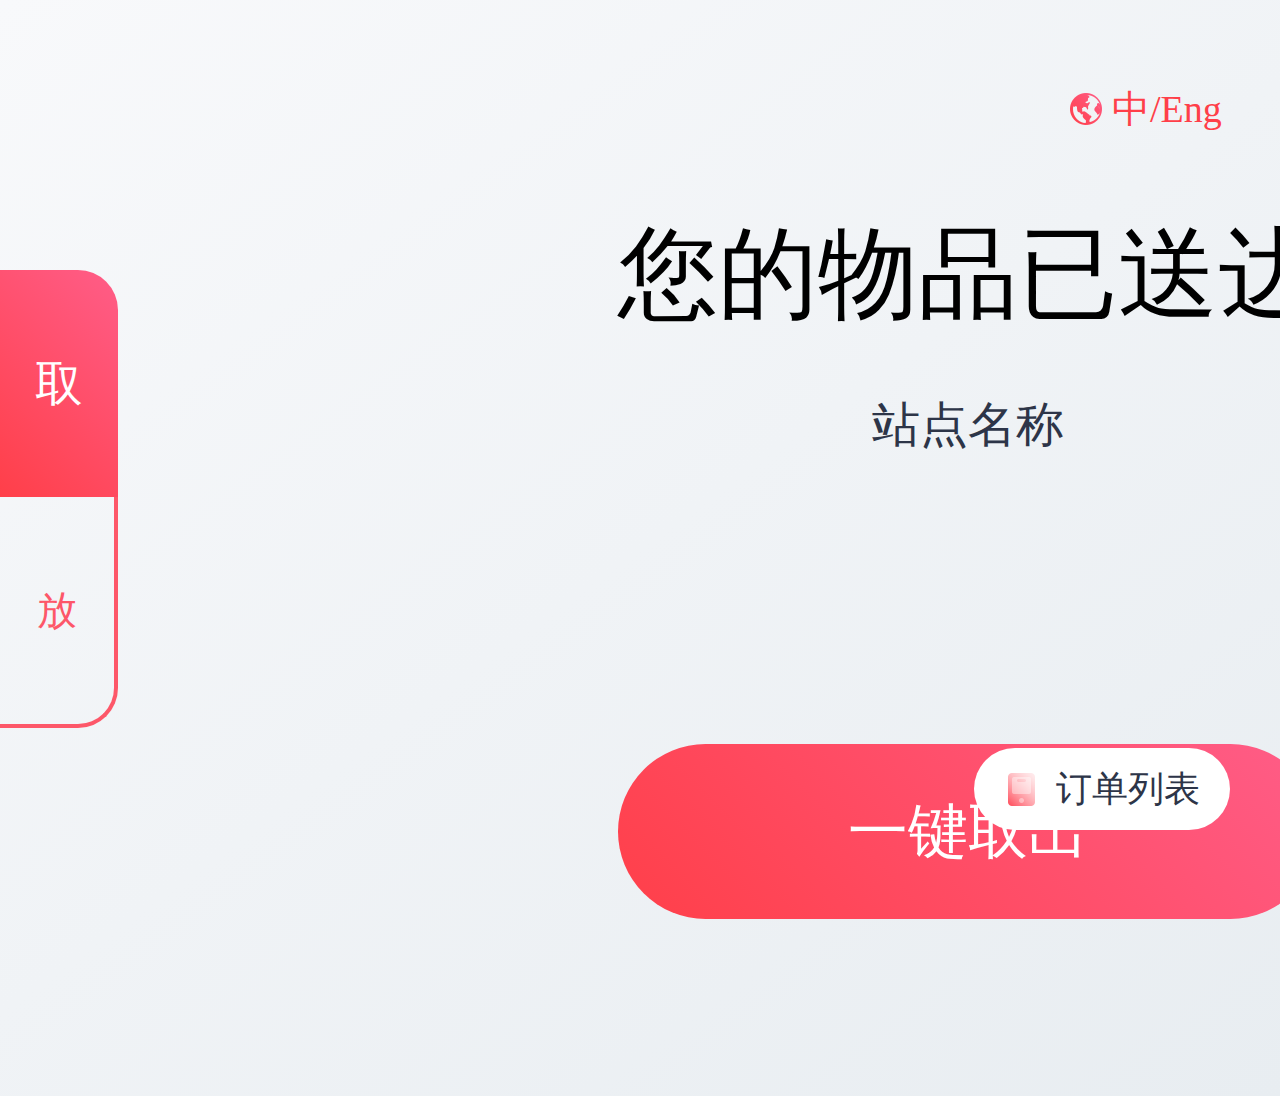
==== deliver.html @ 2b1cba84 "add deliver page" ====
<!DOCTYPE html>

<head>
	<meta charset="UTF-8">
	<meta http-equiv="X-UA-Compatible" content="IE=edge">
	<meta name="viewport" content="width=device-width, initial-scale=1.0">
	<title>Document</title>
</head>

<style>
	body {
		width: 1920px;
		height: 1080px;
		background: linear-gradient(144deg, #F8F9FB 0%, #E8EDF1 100%);
	}

	.main {
		display: flex;
		width: 100%;
		height: 100%;
		align-items: center;
		flex-direction: column;
	}

	.order {
		position: absolute;
		bottom: 70px;
		right: 50px;
		width: 256px;
		height: 82px;
		float: right;
		display: flex;
		align-items: center;
		justify-content: center;
		background: linear-gradient(225deg, white 0%, white 100%);
		border-radius: 41px;
	}

	.title_txt {
		font-size: 100px;
		margin: 2.0em 0 0.5em 0;
		padding: 0;
		color: #000;
		letter-spacing: 0;
	}

	.subtitle_txt {
		font-size: 48px;
		margin: 0;
		padding: 0;
		color: #2D3548;
	}

	.space {
		height: 287px;
	}

	.button {
		width: 700px;
		height: 175px;
		background: linear-gradient(225deg, #FF5D88 0%, #FF3F49 100%);
		border-radius: 88px;
		display: flex;
		align-items: center;
		justify-content: center;

	}

	.button_txt {
		font-size: 60px;
		font-family: SourceHanSansCN-Medium, SourceHanSansCN;
		font-weight: 500;
		color: #FFFFFF;
		background-color: transparent;
		border: none;
		line-height: 90px;
		flex-direction: column;
		margin: 0;
		padding: 0;
	}

	.lang {
		position: absolute;
		top: 10%;
		right: 90px;
		display: flex;
		align-items: center;
		width: 120px;
		height: 38px;
		font-size: 38px;
		font-family: SourceHanSansCN-Normal, SourceHanSansCN;
		font-weight: 400;
		color: #FF3F49;
		line-height: 57px;
	}

	.order_txt {
		font-size: 36px;
		font-family: SourceHanSansCN-Regular, SourceHanSansCN;
		font-weight: 400;
		color: #2D3548;
		line-height: 54px;
		text-align: center;
		margin: 0 0 0 16px;
	}

	.nav {
		position: absolute;
		left: 0;
		top: 30%;
		justify-content: center;
		display: flex;
		flex-direction: column;
	}

	.nav_take {
		width: 114px;
		height: 227px;
		border-radius: 0px 40px 0px 0px;
		opacity: 0.9;
		display: flex;
		align-items: center;
		justify-content: center;
		font-family: PingFangSC-Medium, PingFang SC;
		font-weight: 500;
		line-height: 56px;
	}

	.nav_take.unselected {
		border: 4px solid #FF475A;
		border-left: 0px;
		border-bottom: 0px;
		font-size: 40px;
		color: #FF475A;
	}

	.nav_take.selected {
		width: 118px;
		opacity: 1;
		background: linear-gradient(225deg, #FF5D88 0%, #FF3F49 100%);
		font-size: 48px;
		color: white;
	}

	.nav_put {
		width: 114px;
		height: 227px;
		border-radius: 0px 0px 40px 0px;
		opacity: 0.9;
		display: flex;
		align-items: center;
		justify-content: center;
		font-family: PingFangSC-Medium, PingFang SC;
		font-weight: 500;
		line-height: 56px;
	}

	.nav_put.selected {
		width: 118px;
		opacity: 1;
		background: linear-gradient(225deg, #FF5D88 0%, #FF3F49 100%);
		font-size: 48px;
		color: #FFFFFF;
	}

	.nav_put.unselected {
		border: 4px solid #FF475A;
		border-left: 0px;
		border-top: 0px;
		font-size: 40px;
		color: #FF475A;
	}

	.lang_txt {
		margin: 0 0 0 10px;
	}
</style>
<script type="text/javascript">
	window.onload = function () {
		var take = document.getElementById("nav_take");
		var put = document.getElementById("nav_put");
		console.log(take);
		take.onclick = () => {
			take.className = "nav_take selected"
			put.className = "nav_put unselected"
		}
		put.onclick = function () {
			put.className = "nav_put selected"
			take.className = "nav_take unselected"
		}

		var cnt = 3;
		var btn = document.getElementById("button");
		var content = btn.innerText
		var timer = setInterval(function () {
			if (cnt == 0) {
				btn.innerText = content;
				clearInterval(timer)
			} else {
				btn.innerText = `${content}(${cnt}s)`;
				cnt--;
			}
		}, 1000)
	}
</script>

<body>
<div class="main">
	<p class="title_txt">您的物品已送达</p>
	<p class="subtitle_txt">站点名称</p>
	<div class="space"></div>
	<div class="button">
		<p id="button" class="button_txt">一键取出</p>
	</div>
</div>
<div class="lang">
	<img src="[data-uri]" alt="地球图标">
	<p class="lang_txt">中/Eng</p>
</div>
<div class="order">
	<img src="[data-uri]" alt="订单图标">
	<p class="order_txt">订单列表</p>
</div>
<div class="nav">
	<div id="nav_take" class="nav_take selected">
		<p class="take_txt">取</p>
	</div>
	<div id="nav_put" class="nav_put unselected">
		<p class="put_txt">放</p>
	</div>
</div>

</body>

</html>
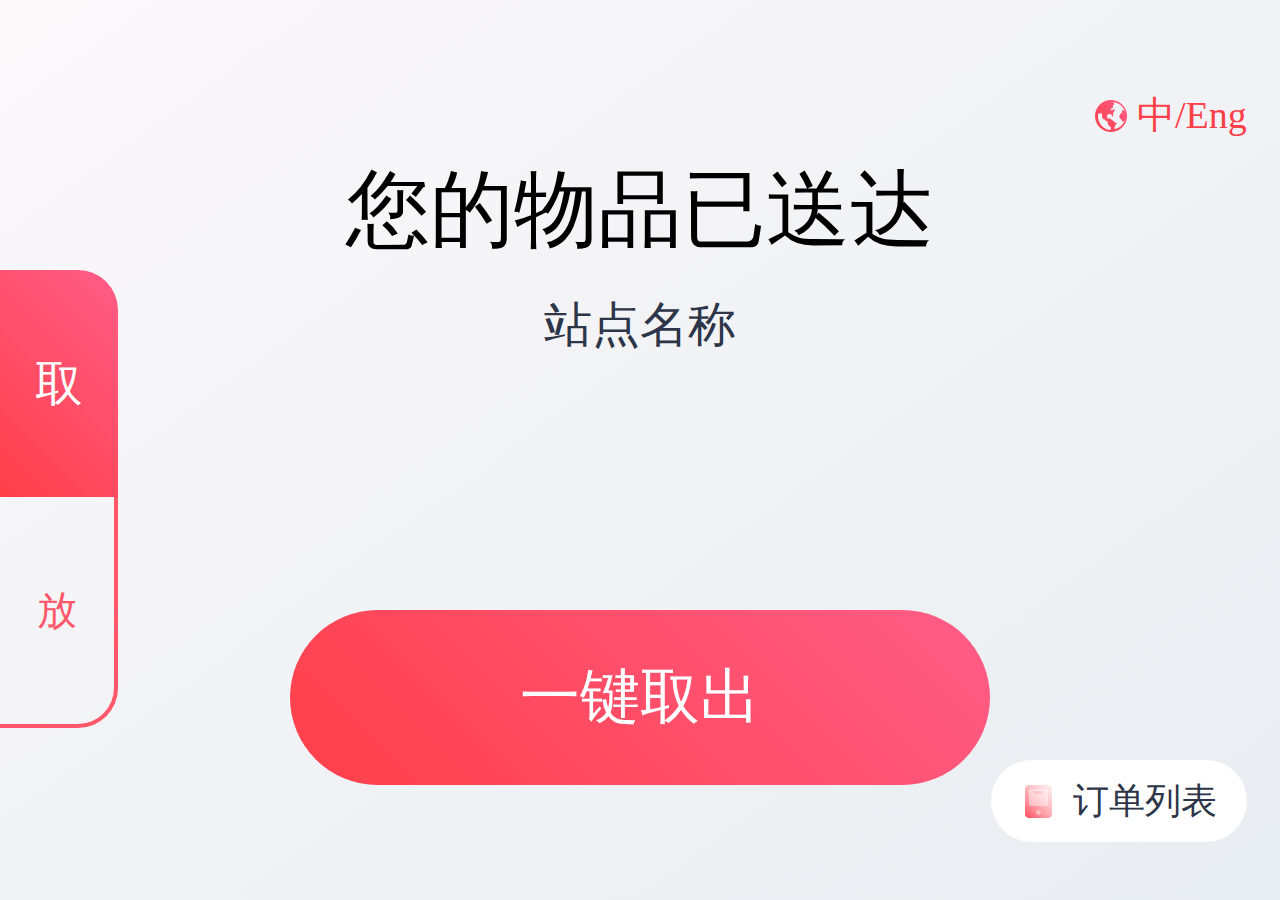
==== commit 205c5139: "修复单页面h5默认margin导致可以轻微滑动问题,禁止文字选中" ====
--- a/deliver.html
+++ b/deliver.html
@@ -5,178 +5,28 @@
 	<meta http-equiv="X-UA-Compatible" content="IE=edge">
 	<meta name="viewport" content="width=device-width, initial-scale=1.0">
 	<title>Document</title>
+	<link type="text/css" rel="stylesheet" href="css/deliver.css" />
 </head>
 
 <style>
-	body {
-		width: 1920px;
-		height: 1080px;
-		background: linear-gradient(144deg, #F8F9FB 0%, #E8EDF1 100%);
+
+</style>
+<script type="text/javascript" defer="defer">
+	window.onload = function () {
+
+		// android.setWH();
+
+		setUpNavBar()
+		setUpButton()
+		btnTimer(3)
 	}
 
-	.main {
-		display: flex;
-		width: 100%;
-		height: 100%;
-		align-items: center;
-		flex-direction: column;
+	function setUpButton() {
+		var btn = document.getElementById("button");
+		btn.onclick = showProgress
 	}
 
-	.order {
-		position: absolute;
-		bottom: 70px;
-		right: 50px;
-		width: 256px;
-		height: 82px;
-		float: right;
-		display: flex;
-		align-items: center;
-		justify-content: center;
-		background: linear-gradient(225deg, white 0%, white 100%);
-		border-radius: 41px;
-	}
-
-	.title_txt {
-		font-size: 100px;
-		margin: 2.0em 0 0.5em 0;
-		padding: 0;
-		color: #000;
-		letter-spacing: 0;
-	}
-
-	.subtitle_txt {
-		font-size: 48px;
-		margin: 0;
-		padding: 0;
-		color: #2D3548;
-	}
-
-	.space {
-		height: 287px;
-	}
-
-	.button {
-		width: 700px;
-		height: 175px;
-		background: linear-gradient(225deg, #FF5D88 0%, #FF3F49 100%);
-		border-radius: 88px;
-		display: flex;
-		align-items: center;
-		justify-content: center;
-
-	}
-
-	.button_txt {
-		font-size: 60px;
-		font-family: SourceHanSansCN-Medium, SourceHanSansCN;
-		font-weight: 500;
-		color: #FFFFFF;
-		background-color: transparent;
-		border: none;
-		line-height: 90px;
-		flex-direction: column;
-		margin: 0;
-		padding: 0;
-	}
-
-	.lang {
-		position: absolute;
-		top: 10%;
-		right: 90px;
-		display: flex;
-		align-items: center;
-		width: 120px;
-		height: 38px;
-		font-size: 38px;
-		font-family: SourceHanSansCN-Normal, SourceHanSansCN;
-		font-weight: 400;
-		color: #FF3F49;
-		line-height: 57px;
-	}
-
-	.order_txt {
-		font-size: 36px;
-		font-family: SourceHanSansCN-Regular, SourceHanSansCN;
-		font-weight: 400;
-		color: #2D3548;
-		line-height: 54px;
-		text-align: center;
-		margin: 0 0 0 16px;
-	}
-
-	.nav {
-		position: absolute;
-		left: 0;
-		top: 30%;
-		justify-content: center;
-		display: flex;
-		flex-direction: column;
-	}
-
-	.nav_take {
-		width: 114px;
-		height: 227px;
-		border-radius: 0px 40px 0px 0px;
-		opacity: 0.9;
-		display: flex;
-		align-items: center;
-		justify-content: center;
-		font-family: PingFangSC-Medium, PingFang SC;
-		font-weight: 500;
-		line-height: 56px;
-	}
-
-	.nav_take.unselected {
-		border: 4px solid #FF475A;
-		border-left: 0px;
-		border-bottom: 0px;
-		font-size: 40px;
-		color: #FF475A;
-	}
-
-	.nav_take.selected {
-		width: 118px;
-		opacity: 1;
-		background: linear-gradient(225deg, #FF5D88 0%, #FF3F49 100%);
-		font-size: 48px;
-		color: white;
-	}
-
-	.nav_put {
-		width: 114px;
-		height: 227px;
-		border-radius: 0px 0px 40px 0px;
-		opacity: 0.9;
-		display: flex;
-		align-items: center;
-		justify-content: center;
-		font-family: PingFangSC-Medium, PingFang SC;
-		font-weight: 500;
-		line-height: 56px;
-	}
-
-	.nav_put.selected {
-		width: 118px;
-		opacity: 1;
-		background: linear-gradient(225deg, #FF5D88 0%, #FF3F49 100%);
-		font-size: 48px;
-		color: #FFFFFF;
-	}
-
-	.nav_put.unselected {
-		border: 4px solid #FF475A;
-		border-left: 0px;
-		border-top: 0px;
-		font-size: 40px;
-		color: #FF475A;
-	}
-
-	.lang_txt {
-		margin: 0 0 0 10px;
-	}
-</style>
-<script type="text/javascript">
-	window.onload = function () {
+	function setUpNavBar() {
 		var take = document.getElementById("nav_take");
 		var put = document.getElementById("nav_put");
 		console.log(take);
@@ -188,8 +38,9 @@
 			put.className = "nav_put selected"
 			take.className = "nav_take unselected"
 		}
+	}
 
-		var cnt = 3;
+	function btnTimer(cnt) {
 		var btn = document.getElementById("button");
 		var content = btn.innerText
 		var timer = setInterval(function () {
@@ -202,33 +53,65 @@
 			}
 		}, 1000)
 	}
+
+	function showProgress() {
+		var arg = {
+			msg: "ZWX",
+		};
+		bridge.call('showToast', arg, function(res) {
+			alert(res.msg);
+		});
+		var circle = document.getElementById("circle");
+		circle.className = ""
+		setTimeout(()=>{
+			window.location.href="dialog2.html"
+		}, 3000);
+	}
+
+	function hideProgress() {
+		var circle = document.getElementById("circle");
+		circle.className = "hide"
+	}
+
+	function setWH(w, h) {
+		console.log(w)
+		console.log(h)
+		console.log(`width: ${w}px; height: ${h}px`)
+		var body = document.getElementsByTagName("body")[0];
+		body.style.cssText = `width: ${w}px; height: ${h}px`
+		var head = document.getElementsByTagName("head")[0];
+		head.style.cssText = `width: ${w}px; height: ${h}px`
+		var html = document.getElementsByTagName("html")[0];
+		html.style.cssText = `width: ${w}px; height: ${h}px`
+	}
 </script>
 
 <body>
-<div class="main">
-	<p class="title_txt">您的物品已送达</p>
-	<p class="subtitle_txt">站点名称</p>
-	<div class="space"></div>
-	<div class="button">
-		<p id="button" class="button_txt">一键取出</p>
+	<div class="main">
+		<p class="title_txt">您的物品已送达</p>
+		<p class="subtitle_txt">站点名称</p>
+		<div class="space"></div>
+		<div class="button">
+			<p id="button" class="button_txt">一键取出</p>
+			<div id="circle" class="circle hide"></div>
+		</div>
 	</div>
-</div>
-<div class="lang">
-	<img src="[data-uri]" alt="地球图标">
-	<p class="lang_txt">中/Eng</p>
-</div>
-<div class="order">
-	<img src="[data-uri]" alt="订单图标">
-	<p class="order_txt">订单列表</p>
-</div>
-<div class="nav">
-	<div id="nav_take" class="nav_take selected">
-		<p class="take_txt">取</p>
+	<div class="lang">
+		<img src="static/images/ic_lang.png" alt="地球图标">
+		<p class="lang_txt">中/Eng</p>
 	</div>
-	<div id="nav_put" class="nav_put unselected">
-		<p class="put_txt">放</p>
+	<div class="order">
+		<img src="static/images/ic_order.png" alt="订单图标">
+		<p class="order_txt">订单列表</p>
 	</div>
-</div>
+	<div class="nav">
+		<div id="nav_take" class="nav_take selected">
+			<p class="take_txt">取</p>
+		</div>
+		<div id="nav_put" class="nav_put unselected">
+			<p class="put_txt">放</p>
+		</div>
+	</div>
 
 </body>
 
--- a/css/deliver.css
+++ b/css/deliver.css
@@ -0,0 +1,200 @@
+html,
+body {
+	margin: 0;
+	width: 100%;
+	height: 100%;
+	background: linear-gradient(144deg, #fbf8fa 0%, #E8EDF1 100%);
+	user-select: none;
+}
+
+.main {
+	display: flex;
+	width: 100%;
+	height: 100%;
+	align-items: center;
+	flex-direction: column;
+}
+
+.order {
+	position: absolute;
+	bottom: 6.5%;
+	right: 2.6%;
+	width: 256px;
+	height: 82px;
+	float: right;
+	display: flex;
+	align-items: center;
+	justify-content: center;
+	background: linear-gradient(225deg, white 0%, white 100%);
+	border-radius: 41px;
+}
+
+.title_txt {
+	font-size: 9.3vh;
+	margin: 12.5% 0 0 0;
+	line-height: 100px;
+	padding: 0;
+	color: #000;
+	letter-spacing: 0;
+}
+
+.subtitle_txt {
+	font-size: 48px;
+	margin: 2.6% 0 0 0;
+	padding: 0;
+	color: #2D3548;
+}
+
+.button {
+	width: 700px;
+	height: 175px;
+	background: linear-gradient(225deg, #FF5D88 0%, #FF3F49 100%);
+	border-radius: 88px;
+	margin: 0 0 9% 0;
+	display: flex;
+	align-items: center;
+	justify-content: center;
+}
+
+.button_txt {
+	font-size: 60px;
+	font-family: SourceHanSansCN-Medium, SourceHanSansCN;
+	font-weight: 500;
+	color: #FFFFFF;
+	background-color: transparent;
+	border: none;
+	flex-direction: column;
+	margin: 0;
+	padding: 0;
+}
+
+.lang {
+	position: absolute;
+	top: 10%;
+	right: 2.6%;
+	display: flex;
+	align-items: center;
+	font-size: 38px;
+	font-family: SourceHanSansCN-Normal, SourceHanSansCN;
+	font-weight: 400;
+	color: #FF3F49;
+}
+
+.order_txt {
+	font-size: 36px;
+	font-family: SourceHanSansCN-Regular, SourceHanSansCN;
+	font-weight: 400;
+	color: #2D3548;
+	line-height: 54px;
+	text-align: center;
+	margin: 0 0 0 16px;
+}
+
+.nav {
+	position: absolute;
+	left: 0;
+	top: 30%;
+	justify-content: center;
+	display: flex;
+	flex-direction: column;
+}
+
+.nav_take {
+	width: 114px;
+	height: 227px;
+	border-radius: 0px 40px 0px 0px;
+	opacity: 0.9;
+	display: flex;
+	align-items: center;
+	justify-content: center;
+	font-family: PingFangSC-Medium, PingFang SC;
+	font-weight: 500;
+}
+
+.nav_take.unselected {
+	border: 4px solid #FF475A;
+	border-left: 0px;
+	border-bottom: 0px;
+	font-size: 40px;
+	color: #FF475A;
+}
+
+.nav_take.selected {
+	width: 118px;
+	opacity: 1;
+	background: linear-gradient(225deg, #FF5D88 0%, #FF3F49 100%);
+	font-size: 48px;
+	color: white;
+}
+
+.nav_put {
+	width: 114px;
+	height: 227px;
+	border-radius: 0px 0px 40px 0px;
+	opacity: 0.9;
+	display: flex;
+	align-items: center;
+	justify-content: center;
+	font-family: PingFangSC-Medium, PingFang SC;
+	font-weight: 500;
+}
+
+.nav_put.selected {
+	width: 118px;
+	opacity: 1;
+	background: linear-gradient(225deg, #FF5D88 0%, #FF3F49 100%);
+	font-size: 48px;
+	color: #FFFFFF;
+}
+
+.nav_put.unselected {
+	border: 4px solid #FF475A;
+	border-left: 0px;
+	border-top: 0px;
+	font-size: 40px;
+	color: #FF475A;
+}
+
+.lang_txt {
+	margin: 0 0 0 10px;
+}
+
+.space {
+	flex-grow: 1;
+}
+
+#circle {
+	margin: 0 0 0 10px;
+	width: 40px;
+	height: 40px;
+	border: 5px white solid;
+	border-left-color: #ff5500;
+	border-right-color: #0c80fe;
+	border-radius: 100%;
+	animation: loading1 1s infinite linear;
+}
+
+.circle {
+	margin: 0 0 0 10px;
+	width: 40px;
+	height: 40px;
+	border: 5px white solid;
+	border-left-color: #10cf10;
+	border-right-color: #0c80fe;
+	border-radius: 100%;
+	animation: loading1 3s infinite linear;
+}
+
+.circle.hide {
+	display: none;
+}
+
+@keyframes loading1 {
+	from {
+		transform: rotate(0deg)
+	}
+
+	to {
+		transform: rotate(360deg)
+	}
+}